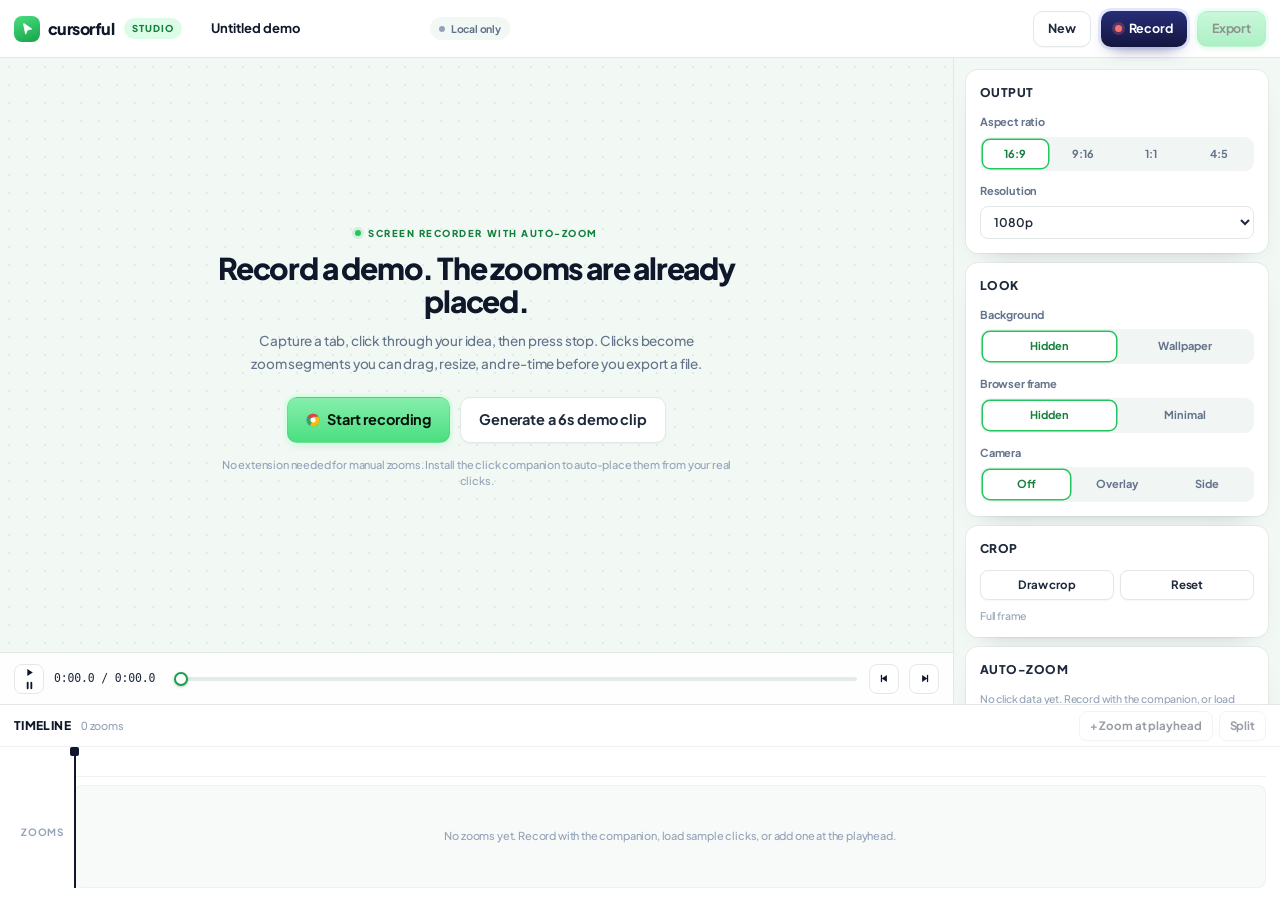
==== studio/index.html @ dc43333d "feat: add the working studio with click-driven auto-zoom The landing page now opens a real tool inst" ====
<!doctype html>
<html lang="en">
<head>
<meta charset="utf-8" />
<meta name="viewport" content="width=device-width, initial-scale=1" />
<title>Studio | Cursorful clone</title>
<link rel="preconnect" href="https://fonts.googleapis.com" />
<link rel="preconnect" href="https://fonts.gstatic.com" crossorigin />
<link href="https://fonts.googleapis.com/css2?family=Plus+Jakarta+Sans:wght@400;500;600;700;800&display=swap" rel="stylesheet" />
<link rel="stylesheet" href="studio.css" />
<link rel="icon" href="../favicon.svg" type="image/svg+xml" />
</head>
<body class="app">

<header class="topbar">
  <a class="brand" href="../index.html" title="Back to the landing page">
    <span class="brand__mark" aria-hidden="true">
      <svg viewBox="0 0 24 24"><path d="M5 4.6c0-.9 1-1.4 1.7-.9l12.1 8.1c.7.5.5 1.6-.4 1.8l-5.6 1.3c-.5.1-.8.4-1 .9l-1.9 4.9c-.3.8-1.5.7-1.7-.1L5 4.6Z" fill="currentColor"/></svg>
    </span>
    <span class="brand__name">cursorful</span>
  </a>
  <span class="tag">Studio</span>

  <label class="namefield">
    <span class="sr">Project name</span>
    <input id="projectName" type="text" value="Untitled demo" spellcheck="false" autocomplete="off" />
  </label>

  <span class="status" id="extStatus" data-state="local"><i aria-hidden="true"></i><span id="extStatusText">Local only</span></span>

  <div class="spacer"></div>

  <button class="btn btn--ghost" id="btnNew" type="button">New</button>
  <button class="btn btn--dark" id="btnRecord" type="button">
    <span class="rec-dot" aria-hidden="true"></span> Record
  </button>
  <button class="btn btn--green" id="btnExport" type="button" disabled>Export</button>
</header>

<main class="workspace">

  <section class="stage" id="stage">
    <div class="stage__inner">
      <div class="stage__empty" id="stageEmpty">
        <p class="eyebrow2"><span aria-hidden="true"></span> Screen recorder with auto-zoom</p>
        <h1>Record a demo. The zooms are already placed.</h1>
        <p class="lede">Capture a tab, click through your idea, then press stop. Clicks become zoom segments you can drag, resize, and re-time before you export a file.</p>
        <div class="stage__actions">
          <button class="btn btn--green btn--lg" type="button" data-action="record">
            <span class="osrow" aria-hidden="true">
              <svg viewBox="0 0 20 20"><circle cx="10" cy="10" r="9" fill="#1A73E8"/><path d="M10 10 2.6 5.4A9 9 0 0 1 10 1a9 9 0 0 1 7.8 4.5H10Z" fill="#EA4335"/><path d="M10 10 2.6 5.4A9 9 0 0 0 1 10a9 9 0 0 0 4.7 7.9L10 10Z" fill="#34A853"/><path d="M10 10 5.7 17.9A9 9 0 0 0 17.8 5.5H10Z" fill="#FBBC05"/><circle cx="10" cy="10" r="3.6" fill="#fff"/></svg>
            </span>
            Start recording
          </button>
          <button class="btn btn--ghost btn--lg" type="button" data-action="demo">Generate a 6s demo clip</button>
        </div>
        <p class="hint">No extension needed for manual zooms. Install the click companion to auto-place them from your real clicks.</p>
      </div>

      <div class="stage__frame" id="stageFrame" hidden>
        <canvas id="preview" width="1920" height="1080" aria-label="Preview"></canvas>
      </div>
    </div>

    <div class="transport" id="transport" hidden>
      <button class="iconbtn" id="btnPlay" type="button" aria-label="Play">
        <svg class="i-play" viewBox="0 0 12 12" aria-hidden="true"><path d="M3.6 2.2l6 3.8-6 3.8z" fill="currentColor"/></svg>
        <svg class="i-pause" viewBox="0 0 12 12" aria-hidden="true" hidden><rect x="3" y="2" width="2" height="8" rx="1" fill="currentColor"/><rect x="7" y="2" width="2" height="8" rx="1" fill="currentColor"/></svg>
      </button>
      <span class="timecode" id="timecode">0:00.0 / 0:00.0</span>
      <input class="scrub" id="scrub" type="range" min="0" max="1000" value="0" step="1" aria-label="Scrub" />
      <button class="iconbtn" id="btnPrevSeg" type="button" aria-label="Previous segment">
        <svg viewBox="0 0 12 12" aria-hidden="true"><path d="M8.6 2.2L3 6l5.6 3.8z" fill="currentColor"/><rect x="2" y="2" width="1.4" height="8" rx=".7" fill="currentColor"/></svg>
      </button>
      <button class="iconbtn" id="btnNextSeg" type="button" aria-label="Next segment">
        <svg viewBox="0 0 12 12" aria-hidden="true"><path d="M3.4 2.2L9 6 3.4 9.8z" fill="currentColor"/><rect x="8.6" y="2" width="1.4" height="8" rx=".7" fill="currentColor"/></svg>
      </button>
    </div>
  </section>

  <aside class="inspector" id="inspector">

    <section class="panel" id="panelZoom" hidden>
      <header class="panel__head"><h2>Zoom</h2><span class="panel__meta" id="zoomRange">0.0s to 0.0s</span></header>
      <label class="field">
        <span class="field__label">Depth <output id="depthValue">1.8x</output></span>
        <input type="range" id="depth" min="1.2" max="3" step="0.05" value="1.8" />
      </label>
      <div class="row">
        <button class="btn btn--ghost btn--sm" id="btnFocus" type="button">Set focus</button>
        <button class="btn btn--ghost btn--sm" id="btnDeleteSeg" type="button">Delete</button>
      </div>
      <p class="note" id="focusNote">Focus: center</p>
    </section>

    <section class="panel">
      <header class="panel__head"><h2>Output</h2></header>
      <div class="field">
        <span class="field__label">Aspect ratio</span>
        <div class="seg" id="segAspect" role="group" aria-label="Aspect ratio">
          <button type="button" data-value="16:9" class="is-on">16:9</button>
          <button type="button" data-value="9:16">9:16</button>
          <button type="button" data-value="1:1">1:1</button>
          <button type="button" data-value="4:5">4:5</button>
        </div>
      </div>
      <label class="field">
        <span class="field__label">Resolution</span>
        <select id="selRes">
          <option value="720">720p</option>
          <option value="1080" selected>1080p</option>
          <option value="1440">1440p</option>
          <option value="2160">4K</option>
        </select>
      </label>
    </section>

    <section class="panel">
      <header class="panel__head"><h2>Look</h2></header>
      <div class="field">
        <span class="field__label">Background</span>
        <div class="seg" id="segBg" role="group" aria-label="Background">
          <button type="button" data-value="hidden" class="is-on">Hidden</button>
          <button type="button" data-value="wallpaper">Wallpaper</button>
        </div>
      </div>
      <div class="field">
        <span class="field__label">Browser frame</span>
        <div class="seg" id="segFrame" role="group" aria-label="Browser frame">
          <button type="button" data-value="hidden" class="is-on">Hidden</button>
          <button type="button" data-value="minimal">Minimal</button>
        </div>
      </div>
      <div class="field">
        <span class="field__label">Camera</span>
        <div class="seg" id="segCam" role="group" aria-label="Camera layout">
          <button type="button" data-value="off" class="is-on">Off</button>
          <button type="button" data-value="overlay">Overlay</button>
          <button type="button" data-value="side">Side</button>
        </div>
      </div>
      <div class="field" id="camOptions" hidden>
        <span class="field__label">Camera shape</span>
        <div class="seg" id="segShape" role="group" aria-label="Camera shape">
          <button type="button" data-value="circle" class="is-on">Circle</button>
          <button type="button" data-value="rounded">Rounded</button>
          <button type="button" data-value="square">Square</button>
        </div>
        <label class="field field--tight">
          <span class="field__label">Camera size <output id="camSizeValue">18%</output></span>
          <input type="range" id="camSize" min="10" max="34" step="1" value="18" />
        </label>
      </div>
    </section>

    <section class="panel">
      <header class="panel__head"><h2>Crop</h2></header>
      <div class="row">
        <button class="btn btn--ghost btn--sm" id="btnCrop" type="button">Draw crop</button>
        <button class="btn btn--ghost btn--sm" id="btnCropReset" type="button">Reset</button>
      </div>
      <p class="note" id="cropNote">Full frame</p>
    </section>

    <section class="panel">
      <header class="panel__head"><h2>Auto-zoom</h2></header>
      <p class="note" id="clicksNote">No click data yet.</p>
      <div class="row">
        <button class="btn btn--ghost btn--sm" id="btnSample" type="button">Load sample clicks</button>
        <button class="btn btn--ghost btn--sm" id="btnClearZooms" type="button">Clear zooms</button>
      </div>
      <details class="extbox" id="extBox">
        <summary>Click companion</summary>
        <div class="extbox__body">
          <p id="extHelp">Load the unpacked extension in <code>chrome://extensions</code>, then click its toolbar button while on the tab you want to record. It opens this studio and streams your click positions here.</p>
          <p class="note" id="extSession">No session.</p>
        </div>
      </details>
    </section>
  </aside>
</main>

<section class="timeline" id="timeline">
  <div class="tlbar">
    <div class="tlbar__left">
      <span class="tlbar__title">Timeline</span>
      <span class="tlbar__meta" id="segCount">0 zooms</span>
    </div>
    <div class="tlbar__right">
      <button class="btn btn--ghost btn--sm" id="btnAddZoom" type="button" disabled>+ Zoom at playhead</button>
      <button class="btn btn--ghost btn--sm" id="btnSplit" type="button" disabled>Split</button>
    </div>
  </div>
  <div class="tl" id="tl">
    <div class="tl__gutter">
      <div class="tl__rulerPad"></div>
      <div class="tl__label">Zooms</div>
    </div>
    <div class="tl__body" id="tlBody">
      <div class="tl__ruler" id="tlRuler"></div>
      <div class="tl__lane" id="tlLane" data-lane="zoom">
        <div class="tl__empty" id="tlEmpty">No zooms yet. Record with the companion, load sample clicks, or add one at the playhead.</div>
      </div>
      <div class="playhead" id="playhead"><span></span></div>
    </div>
  </div>
</section>

<!-- recording overlay -->
<div class="overlay" id="recOverlay" hidden>
  <div class="modal" role="dialog" aria-modal="true" aria-labelledby="recTitle">
    <h2 id="recTitle">Start a recording</h2>
    <p class="modal__sub" id="recSub">Pick the tab you want to record. Chrome will ask which surface to share.</p>

    <div class="optgrid" id="recOptions">
      <label class="opt"><input type="checkbox" id="optMic" /><span><b>Microphone</b><small>Mixed into the recording</small></span></label>
      <label class="opt"><input type="checkbox" id="optCam" /><span><b>Camera</b><small>Drawn as a corner tile</small></span></label>
      <label class="opt opt--full"><input type="checkbox" id="optAudio" checked /><span><b>Tab audio</b><small>Tick "Share tab audio" in the picker</small></span></label>
    </div>

    <div class="recstate" id="recState" hidden>
      <span class="recstate__dot" aria-hidden="true"></span>
      <span class="recstate__timer" id="recTimer">0:00</span>
      <span class="recstate__meta" id="recMeta">Capturing</span>
    </div>

    <p class="modal__err" id="recError" hidden></p>
    <div class="modal__actions">
      <button class="btn btn--ghost" id="recCancel" type="button">Cancel</button>
      <button class="btn btn--green" id="recStart" type="button">Start recording</button>
      <button class="btn btn--dark" id="recStop" type="button" hidden>Stop and edit</button>
    </div>
  </div>
</div>

<!-- export overlay -->
<div class="overlay" id="expOverlay" hidden>
  <div class="modal" role="dialog" aria-modal="true" aria-labelledby="expTitle">
    <h2 id="expTitle">Export</h2>
    <p class="modal__sub" id="expSub">Rendering with the browser encoder.</p>
    <dl class="specs" id="expSpecs"></dl>
    <div class="progress"><span id="expBar"></span></div>
    <p class="note" id="expNote">This renders in real time, so a 30 second clip takes about 30 seconds.</p>
    <div class="modal__actions">
      <button class="btn btn--ghost" id="expCancel" type="button">Cancel</button>
      <button class="btn btn--green" id="expSave" type="button" hidden>Save file</button>
    </div>
  </div>
</div>

<div class="toast" id="toast" role="status" aria-live="polite" hidden></div>

<video id="sourceVideo" playsinline hidden></video>
<video id="webcamVideo" playsinline muted autoplay hidden></video>

<script type="module" src="js/main.js"></script>
</body>
</html>
---- studio/studio.css ----
/* Cursorful clone: studio shell
   Tool UI, deliberately calmer than the marketing page. */

:root {
  --paper: #ecfdf5;
  --shell: #f2f8f4;
  --panel: #ffffff;
  --line: #e2e8e5;
  --line-2: #eef2f0;
  --ink: #0f172a;
  --ink-2: #1e293b;
  --body: #4b5563;
  --muted: #64748b;
  --faint: #94a3b8;
  --green-700: #15803d;
  --green-600: #16a34a;
  --green-500: #22c55e;
  --green-400: #4ade80;
  --green-300: #86efac;
  --mint: #dcfce7;
  --amber: #f59e0b;
  --danger: #dc2626;
  --r: 12px;
  --shadow: 0 0 0 1px rgba(15, 23, 42, .05), 0 12px 28px -20px rgba(15, 23, 42, .35);
  --ease: cubic-bezier(.22, .61, .36, 1);
}

*,
*::before,
*::after { box-sizing: border-box; }

html, body { height: 100%; }

body {
  margin: 0;
  background: var(--shell);
  color: var(--body);
  font-family: "Plus Jakarta Sans", ui-sans-serif, system-ui, -apple-system, "Segoe UI", sans-serif;
  font-size: 14px;
  font-weight: 500;
  line-height: 1.5;
  letter-spacing: -.012em;
  -webkit-font-smoothing: antialiased;
}

h1, h2, h3 { margin: 0; color: var(--ink); font-weight: 800; letter-spacing: -.03em; }
p { margin: 0; }
button { font: inherit; color: inherit; background: none; border: 0; cursor: pointer; }
a { color: inherit; text-decoration: none; }
svg { display: block; }
input, select { font: inherit; color: inherit; }
code {
  padding: 1px 5px;
  border-radius: 5px;
  background: var(--shell);
  font-family: ui-monospace, SFMono-Regular, Menlo, monospace;
  font-size: 11.5px;
}

:focus-visible { outline: 2.5px solid var(--green-500); outline-offset: 2px; border-radius: 6px; }

.sr, .sr-only {
  position: absolute;
  width: 1px; height: 1px;
  padding: 0; margin: -1px;
  overflow: hidden;
  clip: rect(0 0 0 0);
  white-space: nowrap;
  border: 0;
}

/* --------------------------------------------------------------- app frame */
.app {
  height: 100dvh;
  display: flex;
  flex-direction: column;
  overflow: hidden;
}

.topbar {
  flex: none;
  display: flex;
  align-items: center;
  gap: 10px;
  height: 58px;
  padding: 0 14px;
  background: #fff;
  border-bottom: 1px solid var(--line);
  z-index: 20;
}

.brand { display: inline-flex; align-items: center; gap: 8px; }
.brand__mark {
  display: grid;
  place-items: center;
  width: 26px;
  height: 26px;
  border-radius: 8px;
  background: linear-gradient(160deg, var(--green-400), var(--green-600));
  color: #fff;
}
.brand__mark svg { width: 15px; height: 15px; }
.brand__name { color: var(--ink); font-size: 16px; font-weight: 800; letter-spacing: -.035em; }

.tag {
  padding: 3px 8px;
  border-radius: 999px;
  background: var(--mint);
  color: var(--green-700);
  font-size: 9.5px;
  font-weight: 800;
  letter-spacing: .1em;
  text-transform: uppercase;
}

.namefield { margin-left: 8px; }
.namefield input {
  width: 220px;
  padding: 7px 10px;
  border: 1px solid transparent;
  border-radius: 8px;
  background: transparent;
  color: var(--ink);
  font-size: 13px;
  font-weight: 700;
}
.namefield input:hover { border-color: var(--line); }
.namefield input:focus { border-color: var(--green-400); background: #fff; outline: none; }

.status {
  display: inline-flex;
  align-items: center;
  gap: 6px;
  padding: 4px 9px;
  border-radius: 999px;
  background: var(--shell);
  color: var(--muted);
  font-size: 10.5px;
  font-weight: 700;
  white-space: nowrap;
}
.status i { width: 6px; height: 6px; border-radius: 50%; background: var(--faint); }
.status[data-state="live"] { background: var(--mint); color: var(--green-700); }
.status[data-state="live"] i { background: var(--green-500); box-shadow: 0 0 0 3px rgba(34, 197, 94, .18); }
.status[data-state="warn"] { background: #fef3c7; color: #b45309; }
.status[data-state="warn"] i { background: var(--amber); }

.spacer { flex: 1; }

/* ------------------------------------------------------------------ buttons */
.btn {
  --h: 36px;
  display: inline-flex;
  align-items: center;
  justify-content: center;
  gap: 7px;
  height: var(--h);
  padding: 0 14px;
  border-radius: 10px;
  font-size: 12.5px;
  font-weight: 700;
  letter-spacing: -.01em;
  white-space: nowrap;
  transition: transform .15s var(--ease), box-shadow .15s var(--ease), background .15s, filter .15s;
}
.btn:disabled { opacity: .45; cursor: not-allowed; }
.btn:not(:disabled):hover { transform: translateY(-1px); }
.btn:not(:disabled):active { transform: translateY(0); }

.btn--sm { --h: 30px; padding: 0 10px; font-size: 11.5px; border-radius: 8px; }
.btn--lg { --h: 46px; padding: 0 18px; font-size: 14.5px; }

.btn--green {
  background: linear-gradient(var(--green-300), var(--green-400));
  border: 1px solid rgba(34, 197, 94, .25);
  box-shadow: 0 0 0 3px var(--mint), 0 4px 10px -6px rgba(22, 163, 74, .6);
  color: #04120a;
}
.btn--dark {
  background: linear-gradient(#282d78, #13163f);
  box-shadow: 0 0 0 3px rgba(165, 180, 252, .3), 0 8px 18px -10px rgba(30, 27, 107, .8);
  color: #fff;
}
.btn--ghost {
  background: #fff;
  border: 1px solid var(--line);
  box-shadow: 0 1px 2px rgba(15, 23, 42, .04);
  color: var(--ink-2);
}
.btn--ghost:not(:disabled):hover { border-color: #cbd5e1; }

.rec-dot {
  width: 7px;
  height: 7px;
  border-radius: 50%;
  background: #f87171;
  box-shadow: 0 0 0 3px rgba(248, 113, 113, .25);
}
.osrow { display: inline-flex; gap: 2px; }
.osrow svg { width: 14px; height: 14px; }

.iconbtn {
  display: grid;
  place-items: center;
  width: 30px;
  height: 30px;
  border-radius: 8px;
  background: #fff;
  border: 1px solid var(--line);
  color: var(--ink);
  flex: none;
}
.iconbtn:hover { border-color: #cbd5e1; }
.iconbtn svg { width: 11px; height: 11px; }

/* --------------------------------------------------------------- workspace */
.workspace {
  flex: 1;
  min-height: 0;
  display: grid;
  grid-template-columns: minmax(0, 1fr) 326px;
}

.stage {
  min-width: 0;
  min-height: 0;
  display: flex;
  flex-direction: column;
  background-color: var(--shell);
  background-image: radial-gradient(rgba(21, 128, 61, .09) 1px, transparent 0);
  background-size: 18px 18px;
  border-right: 1px solid var(--line);
}

.stage__inner {
  flex: 1;
  min-height: 0;
  display: grid;
  place-items: center;
  padding: 18px;
}
.stage__inner > .stage__empty { grid-area: 1 / 1; }

.stage__empty {
  max-width: 560px;
  text-align: center;
  padding: 20px;
}
.eyebrow2 {
  display: inline-flex;
  align-items: center;
  gap: 7px;
  margin-bottom: 12px;
  color: var(--green-700);
  font-size: 9.5px;
  font-weight: 800;
  letter-spacing: .16em;
  text-transform: uppercase;
}
.eyebrow2 span {
  width: 6px; height: 6px;
  border-radius: 50%;
  background: var(--green-500);
  box-shadow: 0 0 0 3px rgba(34, 197, 94, .16);
}
.stage__empty h1 { font-size: 30px; line-height: 1.1; letter-spacing: -.04em; }
.lede { margin: 12px auto 0; max-width: 46ch; color: var(--muted); font-size: 13.5px; line-height: 1.65; }
.stage__actions { display: flex; flex-wrap: wrap; gap: 10px; justify-content: center; margin-top: 22px; }
.hint { margin-top: 14px; color: var(--faint); font-size: 11px; }

.stage__frame {
  position: relative;
  width: 100%;
  height: 100%;
  min-width: 0;
  min-height: 0;
}
#preview {
  position: absolute;
  inset: 0;
  margin: auto;
  max-width: 100%;
  max-height: 100%;
  width: auto;
  height: auto;
  border-radius: 10px;
  background: #000;
  box-shadow: 0 0 0 1px rgba(15, 23, 42, .1), 0 24px 48px -28px rgba(15, 23, 42, .55);
}
.stage__frame.is-cropping { cursor: crosshair; }

.cropLayer {
  position: absolute;
  inset: 0;
  pointer-events: none;
}
.cropLayer__mask {
  position: absolute;
  inset: 0;
  background: rgba(8, 20, 14, .45);
  -webkit-mask: linear-gradient(#000 0 0);
  mask: linear-gradient(#000 0 0);
}
.cropLayer__rect {
  position: absolute;
  border: 1.5px solid var(--green-300);
  box-shadow: 0 0 0 9999px rgba(8, 20, 14, .45);
  border-radius: 2px;
}

.transport {
  flex: none;
  display: flex;
  align-items: center;
  gap: 10px;
  height: 52px;
  padding: 0 14px;
  background: rgba(255, 255, 255, .82);
  border-top: 1px solid var(--line);
  backdrop-filter: blur(8px);
}
.timecode {
  min-width: 108px;
  color: var(--ink-2);
  font-family: ui-monospace, SFMono-Regular, Menlo, monospace;
  font-size: 11.5px;
  font-variant-numeric: tabular-nums;
}
.scrub {
  flex: 1;
  appearance: none;
  height: 4px;
  border-radius: 999px;
  background: linear-gradient(90deg, var(--green-500) var(--p, 0%), #dbe4df var(--p, 0%));
  outline: none;
  cursor: pointer;
}
.scrub::-webkit-slider-thumb {
  appearance: none;
  width: 13px;
  height: 13px;
  border-radius: 50%;
  background: #fff;
  border: 2px solid var(--green-600);
  box-shadow: 0 1px 4px rgba(15, 23, 42, .3);
}
.scrub::-moz-range-thumb {
  width: 13px; height: 13px;
  border-radius: 50%;
  background: #fff;
  border: 2px solid var(--green-600);
}

/* --------------------------------------------------------------- inspector */
.inspector {
  overflow-y: auto;
  padding: 12px;
  display: flex;
  flex-direction: column;
  gap: 10px;
  background: var(--shell);
}

.panel {
  padding: 14px;
  border-radius: var(--r);
  background: var(--panel);
  box-shadow: var(--shadow);
}
.panel[hidden] { display: none; }
.panel__head {
  display: flex;
  align-items: baseline;
  justify-content: space-between;
  gap: 8px;
  margin-bottom: 12px;
}
.panel__head h2 { font-size: 12px; font-weight: 800; letter-spacing: .04em; text-transform: uppercase; color: var(--ink-2); }
.panel__meta { color: var(--faint); font-size: 10.5px; font-variant-numeric: tabular-nums; }

.field { display: block; }
.field[hidden] { display: none; }
.camOptions[hidden] { display: none; }
.field + .field { margin-top: 12px; }
.field--tight { margin-top: 10px; }
.field__label {
  display: flex;
  align-items: center;
  justify-content: space-between;
  gap: 8px;
  margin-bottom: 6px;
  color: var(--muted);
  font-size: 11px;
  font-weight: 700;
}
.field__label output { color: var(--green-700); font-variant-numeric: tabular-nums; }

input[type="range"] {
  width: 100%;
  appearance: none;
  height: 4px;
  border-radius: 999px;
  background: #e3ebe6;
  outline: none;
}
input[type="range"]::-webkit-slider-thumb {
  appearance: none;
  width: 14px;
  height: 14px;
  border-radius: 50%;
  background: #fff;
  border: 2px solid var(--green-600);
  box-shadow: 0 1px 3px rgba(15, 23, 42, .25);
}
input[type="range"]::-moz-range-thumb {
  width: 14px; height: 14px;
  border-radius: 50%;
  background: #fff;
  border: 2px solid var(--green-600);
}

select {
  width: 100%;
  padding: 7px 9px;
  border: 1px solid var(--line);
  border-radius: 8px;
  background: #fff;
  color: var(--ink-2);
  font-size: 12px;
  font-weight: 600;
}

.seg {
  display: grid;
  grid-auto-flow: column;
  grid-auto-columns: 1fr;
  gap: 3px;
  padding: 3px;
  border-radius: 9px;
  background: #f1f5f3;
}
.seg button {
  padding: 6px 4px;
  border-radius: 7px;
  color: var(--muted);
  font-size: 11px;
  font-weight: 700;
  transition: background .15s, color .15s, box-shadow .15s;
}
.seg button:hover { color: var(--ink); }
.seg button.is-on {
  background: #fff;
  color: var(--green-700);
  box-shadow: 0 0 0 1.5px var(--green-500);
}

.row { display: flex; gap: 6px; margin-top: 10px; }
.row .btn { flex: 1; }

.note { margin-top: 8px; color: var(--faint); font-size: 10.5px; line-height: 1.5; }

.extbox { margin-top: 10px; border-top: 1px solid var(--line-2); padding-top: 10px; }
.extbox summary {
  color: var(--muted);
  font-size: 11px;
  font-weight: 700;
  cursor: pointer;
}
.extbox__body { padding-top: 8px; color: var(--muted); font-size: 11px; line-height: 1.55; }

/* ---------------------------------------------------------------- timeline */
.timeline {
  flex: none;
  height: 196px;
  display: flex;
  flex-direction: column;
  background: #fff;
  border-top: 1px solid var(--line);
}

.tlbar {
  flex: none;
  display: flex;
  align-items: center;
  justify-content: space-between;
  height: 42px;
  padding: 0 14px;
  border-bottom: 1px solid var(--line-2);
}
.tlbar__left { display: flex; align-items: baseline; gap: 10px; }
.tlbar__title { color: var(--ink); font-size: 12px; font-weight: 800; letter-spacing: .03em; text-transform: uppercase; }
.tlbar__meta { color: var(--faint); font-size: 11px; font-variant-numeric: tabular-nums; }
.tlbar__right { display: flex; gap: 6px; }

.tl {
  flex: 1;
  min-height: 0;
  display: grid;
  grid-template-columns: 74px minmax(0, 1fr);
  padding: 0 14px 12px 0;
}

.tl__gutter { display: flex; flex-direction: column; }
.tl__rulerPad { height: 30px; flex: none; }
.tl__label {
  flex: 1;
  display: flex;
  align-items: center;
  justify-content: flex-end;
  padding-right: 10px;
  color: var(--faint);
  font-size: 10px;
  font-weight: 700;
  letter-spacing: .08em;
  text-transform: uppercase;
}

.tl__body { position: relative; min-width: 0; display: flex; flex-direction: column; }

.tl__ruler {
  position: relative;
  height: 30px;
  flex: none;
  border-bottom: 1px solid var(--line-2);
  cursor: pointer;
  user-select: none;
}
.tl__tick {
  position: absolute;
  bottom: 0;
  width: 1px;
  height: 6px;
  background: #dbe4df;
}
.tl__tick--major { height: 10px; background: #c3cfc8; }
.tl__tickLabel {
  position: absolute;
  bottom: 12px;
  transform: translateX(-50%);
  color: var(--faint);
  font-size: 9.5px;
  font-variant-numeric: tabular-nums;
  pointer-events: none;
}

.tl__lane {
  position: relative;
  flex: 1;
  min-height: 0;
  margin-top: 8px;
  border-radius: 8px;
  background: #f7faf8;
  box-shadow: inset 0 0 0 1px var(--line-2);
  overflow: hidden;
}
.tl__empty {
  position: absolute;
  inset: 0;
  display: grid;
  place-items: center;
  padding: 0 20px;
  color: var(--faint);
  font-size: 11px;
  text-align: center;
  pointer-events: none;
}

.zseg {
  position: absolute;
  top: 10px;
  height: 40px;
  min-width: 14px;
  display: flex;
  align-items: center;
  justify-content: center;
  gap: 5px;
  border-radius: 7px;
  background: linear-gradient(180deg, #d9fbe6, #bbf7d0);
  box-shadow: inset 0 0 0 1.5px #86efac, 0 2px 6px -4px rgba(5, 46, 22, .5);
  color: var(--green-800, #166534);
  font-size: 10px;
  font-weight: 800;
  cursor: grab;
  touch-action: none;
  overflow: hidden;
  user-select: none;
}
.zseg:active { cursor: grabbing; }
.zseg.is-sel {
  background: linear-gradient(180deg, #bbf7d0, #86efac);
  box-shadow: inset 0 0 0 1.5px #16a34a, 0 4px 12px -6px rgba(5, 46, 22, .6);
}
.zseg__label {
  display: inline-flex;
  align-items: center;
  gap: 4px;
  pointer-events: none;
  white-space: nowrap;
  overflow: hidden;
}
.zseg__label svg { width: 9px; height: 9px; flex: none; }
.zseg__handle {
  position: absolute;
  top: 0;
  bottom: 0;
  width: 9px;
  cursor: ew-resize;
  background: rgba(22, 163, 74, .16);
}
.zseg__handle--l { left: 0; border-radius: 7px 0 0 7px; }
.zseg__handle--r { right: 0; border-radius: 0 7px 7px 0; }

.playhead {
  position: absolute;
  top: 0;
  bottom: 0;
  left: 0;
  width: 1.5px;
  background: var(--ink);
  pointer-events: none;
  z-index: 3;
}
.playhead span {
  position: absolute;
  top: 0;
  left: -4px;
  width: 9px;
  height: 9px;
  border-radius: 2px;
  background: var(--ink);
}

/* ---------------------------------------------------------------- overlays */
.overlay {
  position: fixed;
  inset: 0;
  z-index: 60;
  display: grid;
  place-items: center;
  padding: 20px;
  background: rgba(8, 20, 14, .45);
  backdrop-filter: blur(4px);
}
.overlay[hidden] { display: none; }

.modal {
  width: min(480px, 100%);
  max-height: calc(100dvh - 40px);
  overflow-y: auto;
  padding: 24px;
  border-radius: 18px;
  background: #fff;
  box-shadow: 0 30px 60px -30px rgba(5, 46, 22, .6);
}
.modal h2 { font-size: 20px; letter-spacing: -.035em; }
.modal__sub { margin-top: 6px; color: var(--muted); font-size: 12.5px; line-height: 1.55; }

.optgrid { display: grid; grid-template-columns: 1fr 1fr; gap: 8px; margin-top: 16px; }
.opt {
  display: flex;
  align-items: flex-start;
  gap: 9px;
  padding: 10px;
  border-radius: 10px;
  background: #f7faf8;
  box-shadow: inset 0 0 0 1px var(--line-2);
  cursor: pointer;
}
.opt--full { grid-column: 1 / -1; }
.opt input { margin: 2px 0 0; accent-color: var(--green-600); }
.opt b { display: block; color: var(--ink-2); font-size: 12px; }
.opt small { display: block; margin-top: 1px; color: var(--faint); font-size: 10.5px; }

.recstate {
  display: flex;
  align-items: center;
  gap: 10px;
  margin-top: 16px;
  padding: 12px 14px;
  border-radius: 10px;
  background: #fff1f1;
  box-shadow: inset 0 0 0 1px #fecaca;
}
.recstate__dot {
  width: 9px; height: 9px;
  border-radius: 50%;
  background: #ef4444;
  animation: pulse 1.4s ease-in-out infinite;
}
@keyframes pulse { 50% { opacity: .35; } }
.recstate__timer {
  color: var(--ink);
  font-family: ui-monospace, SFMono-Regular, Menlo, monospace;
  font-size: 16px;
  font-weight: 700;
  font-variant-numeric: tabular-nums;
}
.recstate__meta { color: #b91c1c; font-size: 11px; font-weight: 600; }

.modal__err {
  margin-top: 12px;
  padding: 9px 11px;
  border-radius: 8px;
  background: #fef2f2;
  color: #b91c1c;
  font-size: 11.5px;
  line-height: 1.5;
}
.modal__actions { display: flex; justify-content: flex-end; gap: 8px; margin-top: 20px; }

.specs {
  display: grid;
  grid-template-columns: auto 1fr;
  gap: 6px 16px;
  margin: 16px 0;
  font-size: 11.5px;
}
.specs dt { color: var(--faint); }
.specs dd { margin: 0; color: var(--ink-2); font-weight: 700; text-align: right; }

.progress {
  height: 8px;
  margin-top: 6px;
  border-radius: 999px;
  background: #e8efea;
  overflow: hidden;
}
.progress span {
  display: block;
  height: 100%;
  width: 0%;
  border-radius: 999px;
  background: linear-gradient(90deg, var(--green-300), var(--green-500));
  transition: width .2s linear;
}

.toast {
  position: fixed;
  left: 50%;
  bottom: 24px;
  z-index: 80;
  transform: translateX(-50%) translateY(8px);
  max-width: min(560px, calc(100vw - 32px));
  padding: 10px 16px;
  border-radius: 10px;
  background: var(--ink);
  color: #fff;
  font-size: 12px;
  font-weight: 600;
  box-shadow: 0 18px 32px -18px rgba(0, 0, 0, .7);
  opacity: 0;
  transition: opacity .2s var(--ease), transform .2s var(--ease);
}
.toast[hidden] { display: none; }
.toast.is-on { opacity: 1; transform: translateX(-50%) translateY(0); }

/* -------------------------------------------------------------- responsive */
@media (max-width: 1080px) {
  .workspace { grid-template-columns: minmax(0, 1fr) 292px; }
  .namefield input { width: 160px; }
}

@media (max-width: 860px) {
  .app { height: auto; min-height: 100dvh; overflow: auto; }
  .topbar { flex-wrap: wrap; height: auto; padding: 10px 12px; gap: 8px; }
  .namefield { order: 3; flex: 1; margin-left: 0; }
  .namefield input { width: 100%; }
  .status { order: 4; }
  .workspace { grid-template-columns: 1fr; }
  .stage { min-height: 46vh; border-right: 0; border-bottom: 1px solid var(--line); }
  .inspector { order: 2; }
  .timeline { height: 220px; }
  .stage__empty h1 { font-size: 24px; }
  .optgrid { grid-template-columns: 1fr; }
}

@media (prefers-reduced-motion: reduce) {
  *, *::before, *::after { animation-duration: .001ms !important; transition-duration: .001ms !important; }
}
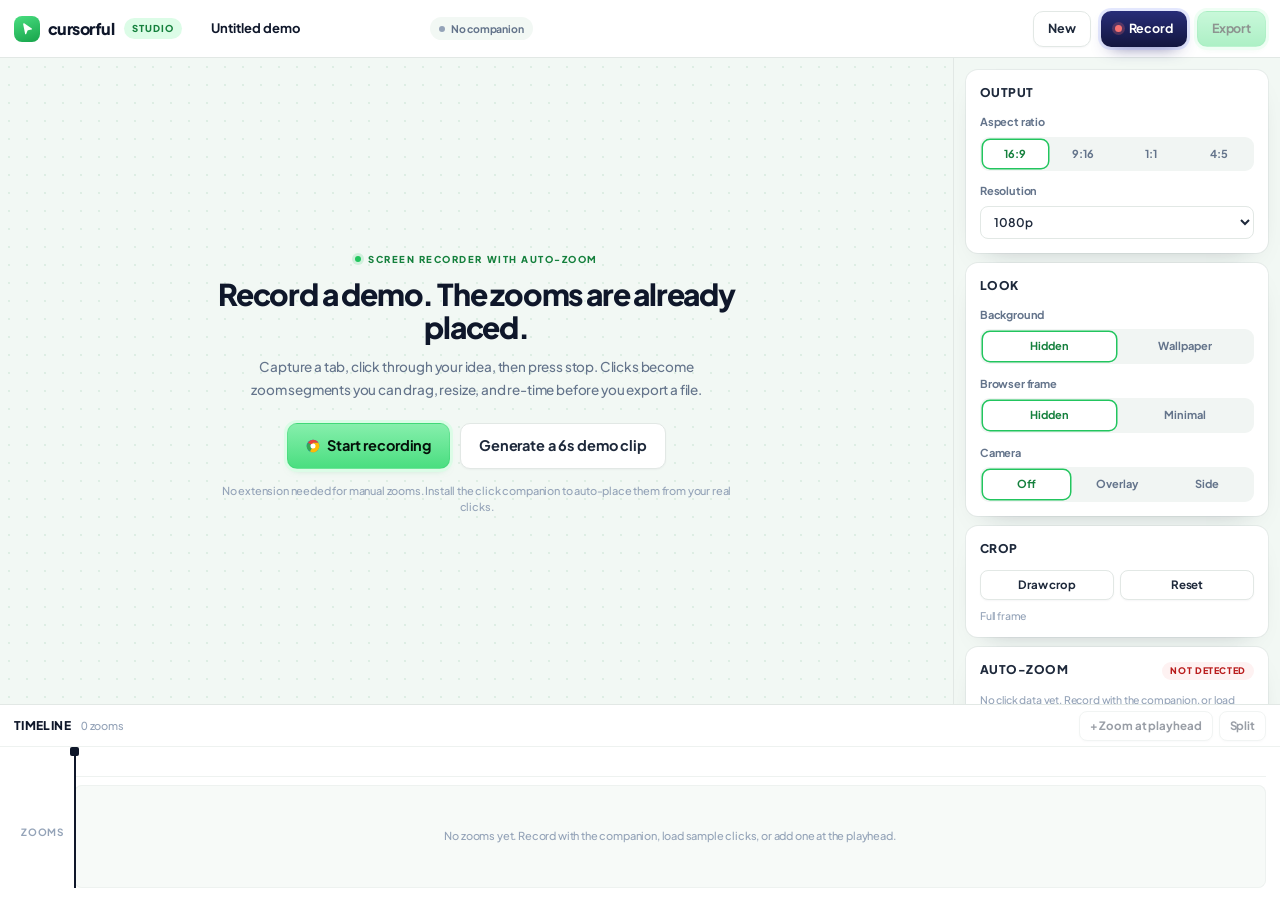
==== commit d9d5a102: "fix(companion): bridge clicks without an extension id, and surface failures Auto-zoom never register" ====
--- a/studio/index.html
+++ b/studio/index.html
@@ -162,18 +162,31 @@
       <p class="note" id="cropNote">Full frame</p>
     </section>
 
-    <section class="panel">
-      <header class="panel__head"><h2>Auto-zoom</h2></header>
+    <section class="panel" id="panelCompanion">
+      <header class="panel__head">
+        <h2>Auto-zoom</h2>
+        <span class="badge" id="companionBadge" data-state="off">Not detected</span>
+      </header>
       <p class="note" id="clicksNote">No click data yet.</p>
       <div class="row">
         <button class="btn btn--ghost btn--sm" id="btnSample" type="button">Load sample clicks</button>
         <button class="btn btn--ghost btn--sm" id="btnClearZooms" type="button">Clear zooms</button>
       </div>
+      <div class="row">
+        <button class="btn btn--ghost btn--sm" id="btnCompanionTest" type="button">Test companion</button>
+        <button class="btn btn--ghost btn--sm" id="btnImportClicks" type="button">Import clicks</button>
+      </div>
+      <input type="file" id="fileClicks" accept=".json,application/json" hidden />
+      <p class="note" id="extSession">The companion is not running in this browser.</p>
       <details class="extbox" id="extBox">
-        <summary>Click companion</summary>
+        <summary>How to install the companion</summary>
         <div class="extbox__body">
-          <p id="extHelp">Load the unpacked extension in <code>chrome://extensions</code>, then click its toolbar button while on the tab you want to record. It opens this studio and streams your click positions here.</p>
-          <p class="note" id="extSession">No session.</p>
+          <ol class="steps-mini">
+            <li>Open <code>chrome://extensions</code> and turn on Developer mode.</li>
+            <li>Choose <b>Load unpacked</b> and select the <code>extension/</code> folder.</li>
+            <li>Open the tab you want to record, then click the companion's toolbar button.</li>
+            <li>Press Record here, pick that same tab, demo, then stop.</li>
+          </ol>
         </div>
       </details>
     </section>
@@ -190,6 +203,10 @@
       <button class="btn btn--ghost btn--sm" id="btnAddZoom" type="button" disabled>+ Zoom at playhead</button>
       <button class="btn btn--ghost btn--sm" id="btnSplit" type="button" disabled>Split</button>
     </div>
+  </div>
+  <div class="notice" id="noClicksNotice" hidden>
+    <span id="noClicksText">No clicks were captured, so no zooms were placed.</span>
+    <button class="notice__link" id="btnNoticeHelp" type="button">Companion steps</button>
   </div>
   <div class="tl" id="tl">
     <div class="tl__gutter">
--- a/studio/studio.css
+++ b/studio/studio.css
@@ -57,6 +57,8 @@
   font-size: 11.5px;
 }
 
+[hidden] { display: none !important; }
+
 :focus-visible { outline: 2.5px solid var(--green-500); outline-offset: 2px; border-radius: 6px; }
 
 .sr, .sr-only {
@@ -144,6 +146,8 @@
 .status[data-state="live"] i { background: var(--green-500); box-shadow: 0 0 0 3px rgba(34, 197, 94, .18); }
 .status[data-state="warn"] { background: #fef3c7; color: #b45309; }
 .status[data-state="warn"] i { background: var(--amber); }
+.status[data-state="ok"] { background: var(--mint); color: var(--green-700); }
+.status[data-state="ok"] i { background: var(--green-500); }
 
 .spacer { flex: 1; }
 
@@ -491,6 +495,51 @@
 .tlbar__title { color: var(--ink); font-size: 12px; font-weight: 800; letter-spacing: .03em; text-transform: uppercase; }
 .tlbar__meta { color: var(--faint); font-size: 11px; font-variant-numeric: tabular-nums; }
 .tlbar__right { display: flex; gap: 6px; }
+
+.badge {
+  padding: 2px 8px;
+  border-radius: 999px;
+  background: #f1f5f3;
+  color: var(--faint);
+  font-size: 9px;
+  font-weight: 800;
+  letter-spacing: .07em;
+  text-transform: uppercase;
+}
+.badge[data-state="off"] { background: #fef2f2; color: #b91c1c; }
+.badge[data-state="on"] { background: var(--mint); color: var(--green-700); }
+.badge[data-state="live"] { background: var(--green-400); color: #052e16; }
+
+.notice {
+  flex: none;
+  display: flex;
+  align-items: center;
+  gap: 10px;
+  padding: 8px 14px;
+  background: #fffbeb;
+  border-bottom: 1px solid #fde68a;
+  color: #92400e;
+  font-size: 11.5px;
+  font-weight: 600;
+  line-height: 1.4;
+}
+.notice__link {
+  margin-left: auto;
+  color: #b45309;
+  font-size: 11.5px;
+  font-weight: 800;
+  text-decoration: underline;
+  white-space: nowrap;
+}
+
+.steps-mini {
+  display: grid;
+  gap: 5px;
+  margin: 0;
+  padding-left: 16px;
+  list-style: decimal;
+}
+.steps-mini li { padding-left: 2px; }
 
 .tl {
   flex: 1;
